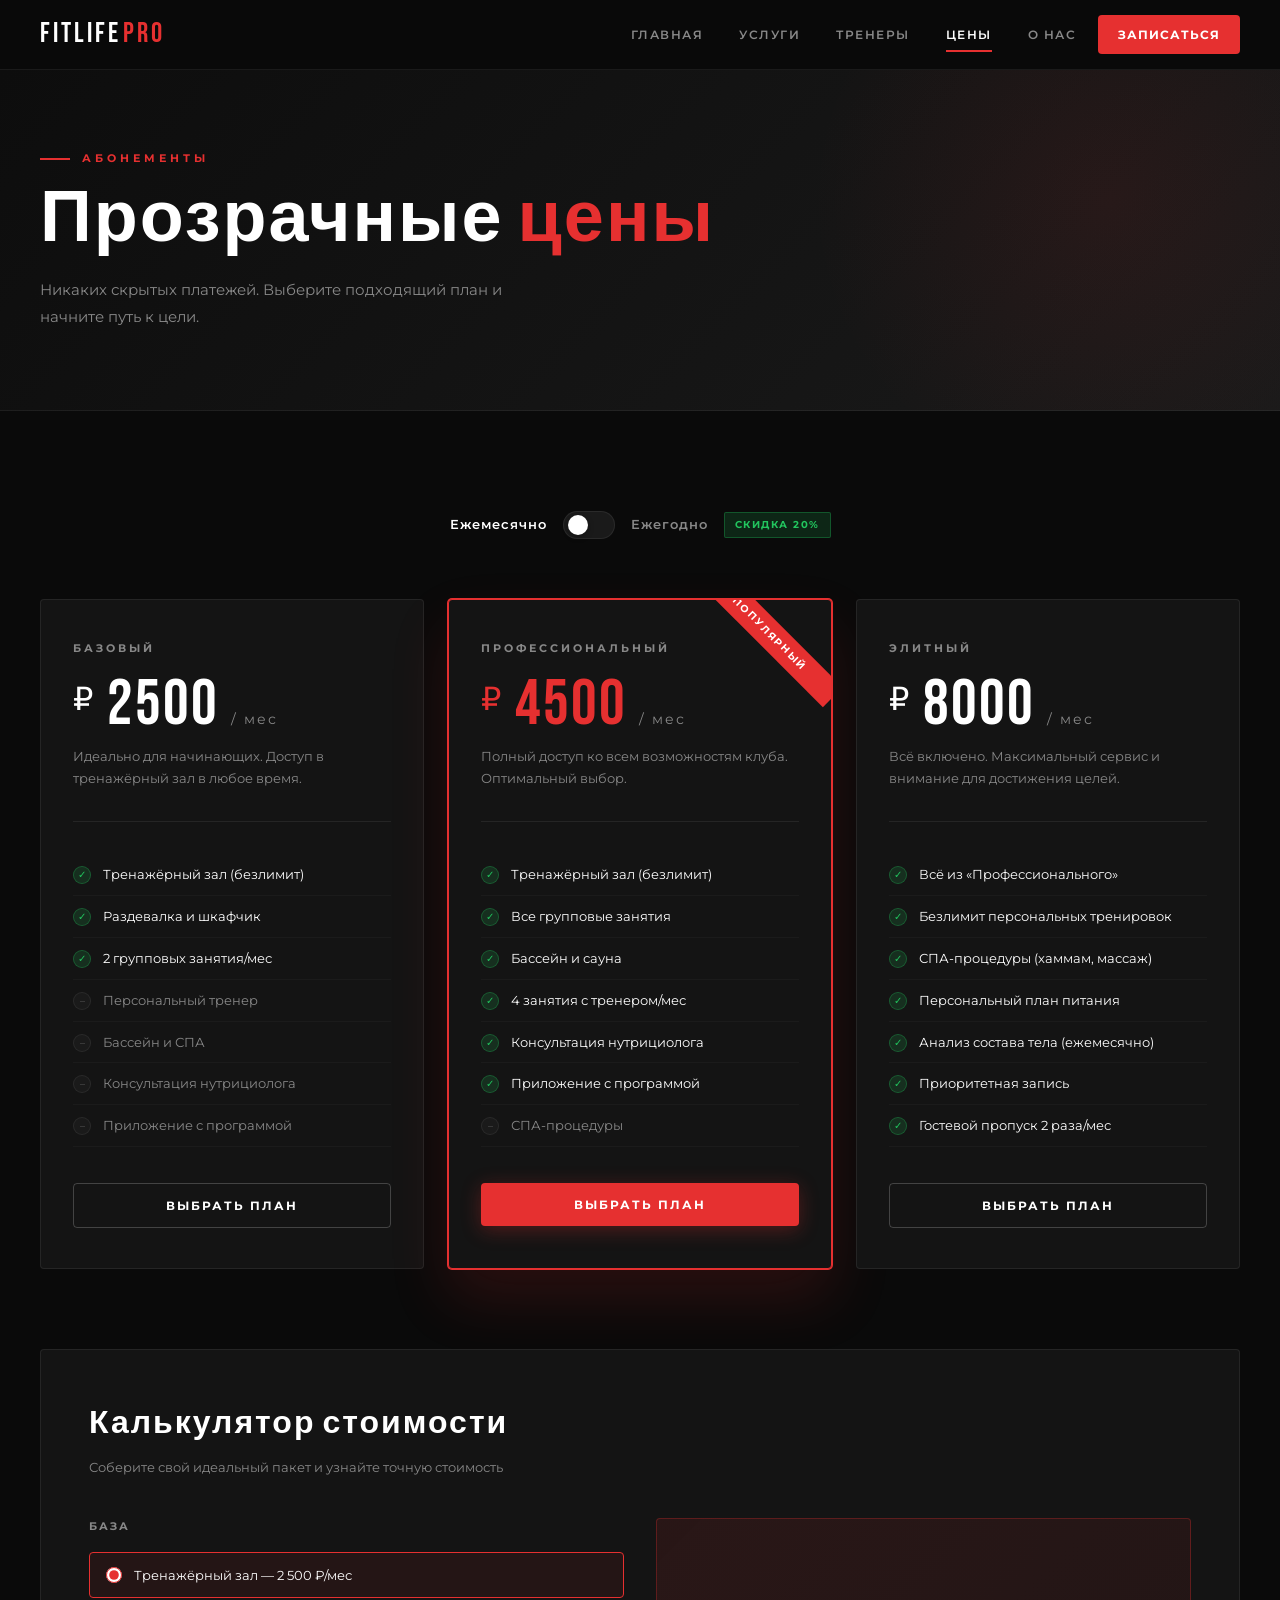
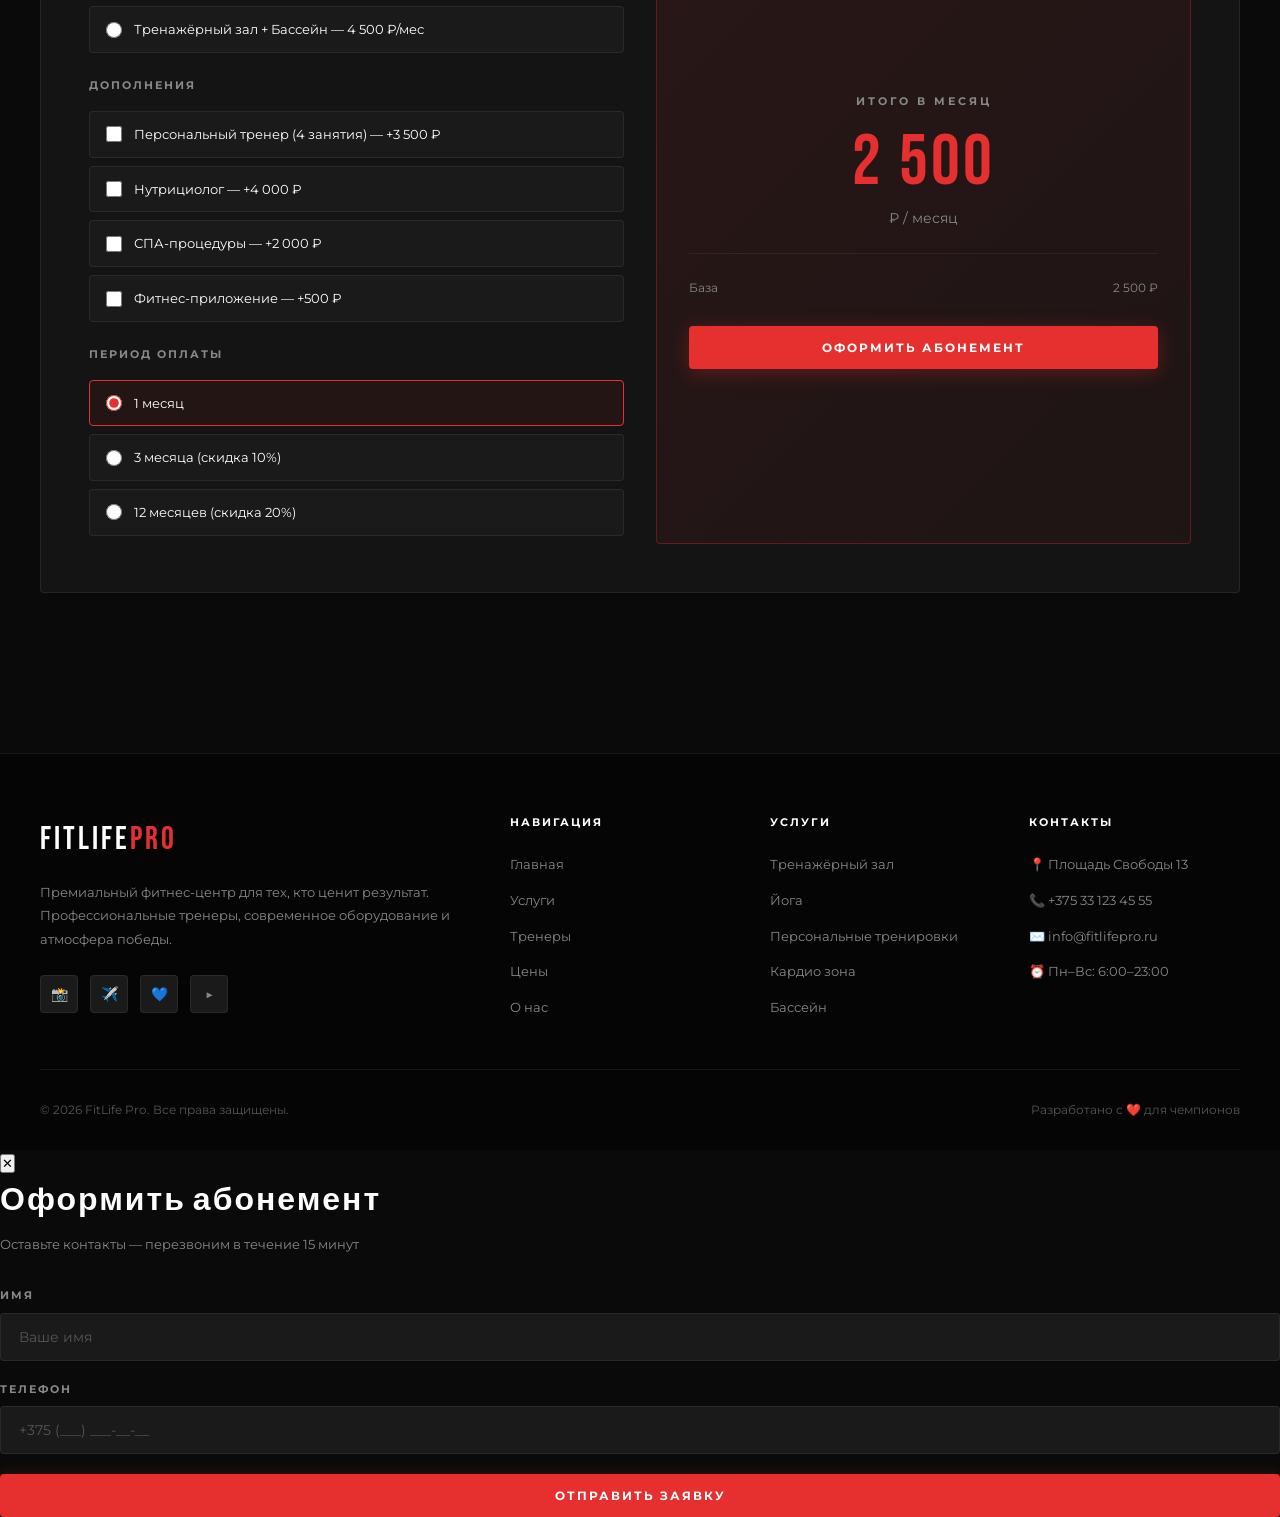
==== pricing.html @ bc9019aa "first commit" ====
<!DOCTYPE html>
<html lang="ru">
<head>
  <meta charset="UTF-8">
  <meta name="viewport" content="width=device-width, initial-scale=1.0">
  <title>Цены — FitLife Pro</title>
  <link rel="stylesheet" href="css/style.css">
  <link rel="stylesheet" href="css/responsive.css">
  <style>
    /* ─── BILLING TOGGLE ─── */
    .billing-toggle {
      display: flex;
      align-items: center;
      gap: 16px;
      margin-bottom: 60px;
      justify-content: center;
    }

    .billing-label {
      font-size: 13px;
      font-weight: 600;
      letter-spacing: 1px;
      color: var(--text-muted);
      transition: var(--transition);
    }

    .billing-label.active { color: var(--text); }

    .toggle-switch {
      width: 52px; height: 28px;
      background: var(--bg3);
      border: 1px solid var(--border);
      border-radius: 14px;
      position: relative;
      cursor: pointer;
      transition: var(--transition);
    }

    .toggle-switch.on { background: var(--accent); border-color: var(--accent); }

    .toggle-knob {
      width: 20px; height: 20px;
      background: #fff;
      border-radius: 50%;
      position: absolute;
      top: 3px; left: 4px;
      transition: var(--transition);
      box-shadow: 0 2px 6px rgba(0,0,0,0.3);
    }

    .toggle-switch.on .toggle-knob { transform: translateX(24px); }

    .save-badge {
      background: rgba(34,197,94,0.15);
      border: 1px solid rgba(34,197,94,0.3);
      color: #22c55e;
      font-size: 10px;
      font-weight: 700;
      letter-spacing: 1.5px;
      text-transform: uppercase;
      padding: 4px 10px;
      border-radius: 2px;
    }

    /* ─── PRICING CARDS ─── */
    .pricing-grid {
      display: grid;
      grid-template-columns: repeat(3, 1fr);
      gap: 24px;
      margin-bottom: 80px;
    }

    .pricing-card {
      background: var(--card-bg);
      border: 1px solid var(--border);
      border-radius: var(--radius);
      padding: 40px 32px;
      transition: var(--transition);
      position: relative;
      overflow: hidden;
    }

    .pricing-card.featured {
      border-color: var(--accent);
      box-shadow: 0 0 0 1px var(--accent), 0 30px 60px rgba(230,48,48,0.15);
    }

    .pricing-card.featured::before {
      content: 'Популярный';
      position: absolute;
      top: 20px; right: -28px;
      background: var(--accent);
      color: #fff;
      font-size: 10px;
      font-weight: 700;
      letter-spacing: 2px;
      text-transform: uppercase;
      padding: 6px 40px;
      transform: rotate(45deg);
      transform-origin: center;
    }

    .plan-name {
      font-size: 11px;
      font-weight: 700;
      letter-spacing: 3px;
      text-transform: uppercase;
      color: var(--text-muted);
      margin-bottom: 16px;
    }

    .plan-price {
      font-family: 'Bebas Neue', sans-serif;
      font-size: 64px;
      letter-spacing: 2px;
      line-height: 1;
      margin-bottom: 8px;
      transition: var(--transition);
    }

    .plan-price .currency { font-size: 32px; vertical-align: top; margin-top: 12px; display: inline-block; }
    .plan-price .period { font-family: 'Montserrat', sans-serif; font-size: 14px; font-weight: 400; color: var(--text-muted); }

    .plan-desc {
      color: var(--text-muted);
      font-size: 13px;
      margin-bottom: 32px;
      padding-bottom: 32px;
      border-bottom: 1px solid var(--border);
      line-height: 1.7;
    }

    .plan-features { list-style: none; margin-bottom: 36px; }

    .plan-features li {
      display: flex;
      align-items: flex-start;
      gap: 12px;
      padding: 10px 0;
      font-size: 13px;
      color: var(--text-muted);
      border-bottom: 1px solid rgba(255,255,255,0.03);
    }

    .plan-features li.included { color: var(--text); }

    .feature-check {
      width: 18px; height: 18px;
      border-radius: 50%;
      display: flex;
      align-items: center;
      justify-content: center;
      font-size: 10px;
      flex-shrink: 0;
      margin-top: 2px;
    }

    .check-yes { background: rgba(34,197,94,0.15); color: #22c55e; border: 1px solid rgba(34,197,94,0.3); }
    .check-no  { background: var(--bg3); color: var(--text-dim); border: 1px solid var(--border); }

    /* ─── CALCULATOR ─── */
    .calculator {
      background: var(--card-bg);
      border: 1px solid var(--border);
      border-radius: var(--radius);
      padding: 48px;
      margin-bottom: 60px;
    }

    .calc-title {
      font-family: 'Bebas Neue', sans-serif;
      font-size: 32px;
      letter-spacing: 2px;
      margin-bottom: 8px;
    }

    .calc-desc {
      color: var(--text-muted);
      font-size: 13px;
      margin-bottom: 40px;
    }

    .calc-grid {
      display: grid;
      grid-template-columns: 1fr 1fr;
      gap: 32px;
    }

    .calc-options h4 {
      font-size: 11px;
      font-weight: 700;
      letter-spacing: 2px;
      text-transform: uppercase;
      color: var(--text-muted);
      margin-bottom: 16px;
    }

    .calc-option {
      display: flex;
      align-items: center;
      gap: 12px;
      padding: 12px 16px;
      background: var(--bg3);
      border: 1px solid var(--border);
      border-radius: var(--radius);
      margin-bottom: 8px;
      cursor: pointer;
      transition: var(--transition);
      font-size: 13px;
    }

    .calc-option:hover { border-color: rgba(230,48,48,0.3); }

    .calc-option.selected {
      border-color: var(--accent);
      background: rgba(230,48,48,0.08);
      color: var(--text);
    }

    .calc-option input[type=checkbox],
    .calc-option input[type=radio] {
      accent-color: var(--accent);
      width: 16px; height: 16px;
      cursor: pointer;
    }

    .calc-result {
      background: linear-gradient(135deg, rgba(230,48,48,0.1), rgba(230,48,48,0.05));
      border: 1px solid rgba(230,48,48,0.3);
      border-radius: var(--radius);
      padding: 32px;
      display: flex;
      flex-direction: column;
      justify-content: center;
      align-items: center;
      text-align: center;
    }

    .calc-total-label {
      font-size: 11px;
      font-weight: 700;
      letter-spacing: 3px;
      text-transform: uppercase;
      color: var(--text-muted);
      margin-bottom: 16px;
    }

    .calc-total-price {
      font-family: 'Bebas Neue', sans-serif;
      font-size: 72px;
      color: var(--accent);
      letter-spacing: 3px;
      line-height: 1;
      margin-bottom: 8px;
      transition: var(--transition);
    }

    .calc-total-per { color: var(--text-muted); font-size: 14px; margin-bottom: 24px; }

    .calc-breakdown {
      width: 100%;
      border-top: 1px solid rgba(255,255,255,0.06);
      padding-top: 20px;
      margin-bottom: 24px;
    }

    .calc-breakdown-item {
      display: flex;
      justify-content: space-between;
      font-size: 12px;
      color: var(--text-muted);
      padding: 4px 0;
    }

    @media (max-width: 768px) {
      .pricing-grid { grid-template-columns: 1fr; }
      .calc-grid { grid-template-columns: 1fr; }
    }
  </style>
</head>
<body data-page="pricing">

<div id="header-placeholder"></div>
<div class="page-content">

  <!-- HERO -->
  <div class="page-hero">
    <div class="container">
      <p class="section-label fade-in">Абонементы</p>
      <h1 class="section-title fade-in">Прозрачные <em>цены</em></h1>
      <p class="section-sub fade-in">
        Никаких скрытых платежей. Выберите подходящий план и начните путь к цели.
      </p>
    </div>
  </div>

  <!-- PRICING -->
  <section class="section">
    <div class="container">

      <!-- Toggle -->
      <div class="billing-toggle fade-in">
        <span class="billing-label active" id="labelMonth">Ежемесячно</span>
        <div class="toggle-switch" id="billingToggle" onclick="toggleBilling()">
          <div class="toggle-knob"></div>
        </div>
        <span class="billing-label" id="labelYear">Ежегодно</span>
        <span class="save-badge">Скидка 20%</span>
      </div>

      <!-- Cards -->
      <div class="pricing-grid">

        <!-- BASIC -->
        <div class="pricing-card fade-in">
          <div class="plan-name">Базовый</div>
          <div class="plan-price">
            <span class="currency">₽</span>
            <span id="price-basic">2500</span>
            <span class="period"> / мес</span>
          </div>
          <p class="plan-desc">Идеально для начинающих. Доступ в тренажёрный зал в любое время.</p>
          <ul class="plan-features">
            <li class="included"><span class="feature-check check-yes">✓</span>Тренажёрный зал (безлимит)</li>
            <li class="included"><span class="feature-check check-yes">✓</span>Раздевалка и шкафчик</li>
            <li class="included"><span class="feature-check check-yes">✓</span>2 групповых занятия/мес</li>
            <li><span class="feature-check check-no">–</span>Персональный тренер</li>
            <li><span class="feature-check check-no">–</span>Бассейн и СПА</li>
            <li><span class="feature-check check-no">–</span>Консультация нутрициолога</li>
            <li><span class="feature-check check-no">–</span>Приложение с программой</li>
          </ul>
          <button class="btn btn-outline" style="width:100%;justify-content:center;" onclick="openModal('joinModal')">Выбрать план</button>
        </div>

        <!-- PRO (featured) -->
        <div class="pricing-card featured fade-in fade-in-delay-1">
          <div class="plan-name">Профессиональный</div>
          <div class="plan-price" style="color:var(--accent)">
            <span class="currency">₽</span>
            <span id="price-pro">4500</span>
            <span class="period" style="color:var(--text-muted)"> / мес</span>
          </div>
          <p class="plan-desc">Полный доступ ко всем возможностям клуба. Оптимальный выбор.</p>
          <ul class="plan-features">
            <li class="included"><span class="feature-check check-yes">✓</span>Тренажёрный зал (безлимит)</li>
            <li class="included"><span class="feature-check check-yes">✓</span>Все групповые занятия</li>
            <li class="included"><span class="feature-check check-yes">✓</span>Бассейн и сауна</li>
            <li class="included"><span class="feature-check check-yes">✓</span>4 занятия с тренером/мес</li>
            <li class="included"><span class="feature-check check-yes">✓</span>Консультация нутрициолога</li>
            <li class="included"><span class="feature-check check-yes">✓</span>Приложение с программой</li>
            <li><span class="feature-check check-no">–</span>СПА-процедуры</li>
          </ul>
          <button class="btn btn-primary" style="width:100%;justify-content:center;" onclick="openModal('joinModal')">Выбрать план</button>
        </div>

        <!-- ELITE -->
        <div class="pricing-card fade-in fade-in-delay-2">
          <div class="plan-name">Элитный</div>
          <div class="plan-price">
            <span class="currency">₽</span>
            <span id="price-elite">8000</span>
            <span class="period"> / мес</span>
          </div>
          <p class="plan-desc">Всё включено. Максимальный сервис и внимание для достижения целей.</p>
          <ul class="plan-features">
            <li class="included"><span class="feature-check check-yes">✓</span>Всё из «Профессионального»</li>
            <li class="included"><span class="feature-check check-yes">✓</span>Безлимит персональных тренировок</li>
            <li class="included"><span class="feature-check check-yes">✓</span>СПА-процедуры (хаммам, массаж)</li>
            <li class="included"><span class="feature-check check-yes">✓</span>Персональный план питания</li>
            <li class="included"><span class="feature-check check-yes">✓</span>Анализ состава тела (ежемесячно)</li>
            <li class="included"><span class="feature-check check-yes">✓</span>Приоритетная запись</li>
            <li class="included"><span class="feature-check check-yes">✓</span>Гостевой пропуск 2 раза/мес</li>
          </ul>
          <button class="btn btn-outline" style="width:100%;justify-content:center;" onclick="openModal('joinModal')">Выбрать план</button>
        </div>

      </div>

      <!-- ─── CALCULATOR ─── -->
      <div class="calculator fade-in">
        <h3 class="calc-title">Калькулятор стоимости</h3>
        <p class="calc-desc">Соберите свой идеальный пакет и узнайте точную стоимость</p>

        <div class="calc-grid">
          <div class="calc-options">
            <h4>База</h4>
            <label class="calc-option selected">
              <input type="radio" name="base" value="2500" checked onchange="calcPrice()">
              Тренажёрный зал — 2 500 ₽/мес
            </label>
            <label class="calc-option">
              <input type="radio" name="base" value="4500" onchange="calcPrice()">
              Тренажёрный зал + Бассейн — 4 500 ₽/мес
            </label>

            <h4 style="margin-top:24px;">Дополнения</h4>
            <label class="calc-option" id="opt-trainer">
              <input type="checkbox" value="3500" onchange="calcPrice()">
              Персональный тренер (4 занятия) — +3 500 ₽
            </label>
            <label class="calc-option" id="opt-nutrition">
              <input type="checkbox" value="4000" onchange="calcPrice()">
              Нутрициолог — +4 000 ₽
            </label>
            <label class="calc-option" id="opt-spa">
              <input type="checkbox" value="2000" onchange="calcPrice()">
              СПА-процедуры — +2 000 ₽
            </label>
            <label class="calc-option" id="opt-app">
              <input type="checkbox" value="500" onchange="calcPrice()">
              Фитнес-приложение — +500 ₽
            </label>

            <h4 style="margin-top:24px;">Период оплаты</h4>
            <label class="calc-option selected" id="period-month">
              <input type="radio" name="period" value="1" checked onchange="calcPrice()">
              1 месяц
            </label>
            <label class="calc-option" id="period-3">
              <input type="radio" name="period" value="3" onchange="calcPrice()">
              3 месяца (скидка 10%)
            </label>
            <label class="calc-option" id="period-12">
              <input type="radio" name="period" value="12" onchange="calcPrice()">
              12 месяцев (скидка 20%)
            </label>
          </div>

          <div class="calc-result">
            <div class="calc-total-label">Итого в месяц</div>
            <div class="calc-total-price" id="calcTotal">2 500</div>
            <div class="calc-total-per" id="calcPer">₽ / месяц</div>
            <div class="calc-breakdown" id="calcBreakdown"></div>
            <button class="btn btn-primary" style="width:100%;justify-content:center;" onclick="openModal('joinModal')">Оформить абонемент</button>
          </div>
        </div>
      </div>

    </div>
  </section>

</div>
<div id="footer-placeholder"></div>

<!-- JOIN MODAL -->
<div class="modal" id="joinModal">
  <div class="modal-overlay"></div>
  <div class="modal-box">
    <button class="modal-close" onclick="closeModal('joinModal')">✕</button>
    <h3 style="font-family:'Bebas Neue',sans-serif;font-size:32px;letter-spacing:2px;margin-bottom:8px;">Оформить абонемент</h3>
    <p style="color:var(--text-muted);font-size:13px;margin-bottom:32px;">Оставьте контакты — перезвоним в течение 15 минут</p>
    <form id="joinForm">
      <div class="form-group"><label>Имя</label><input type="text" name="name" placeholder="Ваше имя" data-validate="required,minlen:2"></div>
      <div class="form-group"><label>Телефон</label><input type="tel" name="phone" placeholder="+375 (___) ___-__-__" data-validate="required,phone"></div>
      <button type="submit" class="btn btn-primary" style="width:100%;justify-content:center;">Отправить заявку</button>
    </form>
  </div>
</div>

<script src="js/components.js"></script>
<script src="js/ui.js"></script>
<script src="js/form.js"></script>
<script>
  let isAnnual = false;

  const monthly = { basic: 2500, pro: 4500, elite: 8000 };

  function toggleBilling() {
    isAnnual = !isAnnual;
    const toggle = document.getElementById('billingToggle');
    toggle.classList.toggle('on', isAnnual);
    document.getElementById('labelMonth').classList.toggle('active', !isAnnual);
    document.getElementById('labelYear').classList.toggle('active', isAnnual);

    const mult = isAnnual ? 0.8 : 1;
    document.getElementById('price-basic').textContent = Math.round(monthly.basic * mult).toLocaleString('ru-RU');
    document.getElementById('price-pro').textContent   = Math.round(monthly.pro   * mult).toLocaleString('ru-RU');
    document.getElementById('price-elite').textContent = Math.round(monthly.elite * mult).toLocaleString('ru-RU');
  }

  // Highlight selected calc options
  document.querySelectorAll('.calc-option').forEach(opt => {
    const input = opt.querySelector('input');
    opt.addEventListener('click', () => {
      if (input.type === 'radio') {
        document.querySelectorAll(`input[name="${input.name}"]`).forEach(r => {
          r.closest('.calc-option').classList.remove('selected');
        });
        opt.classList.add('selected');
      } else {
        opt.classList.toggle('selected', input.checked);
      }
    });
  });

  function calcPrice() {
    const base     = parseInt(document.querySelector('input[name="base"]:checked').value);
    const period   = parseInt(document.querySelector('input[name="period"]:checked').value);
    const addons   = [...document.querySelectorAll('.calc-options input[type=checkbox]:checked')].map(c => parseInt(c.value));
    const discount = period === 12 ? 0.8 : period === 3 ? 0.9 : 1;

    const monthly  = base + addons.reduce((a,b) => a+b, 0);
    const total    = Math.round(monthly * discount);
    const totalAll = total * period;

    document.getElementById('calcTotal').textContent  = total.toLocaleString('ru-RU');
    document.getElementById('calcPer').textContent    = period > 1 ? `₽/мес · Итого ${totalAll.toLocaleString('ru-RU')} ₽` : '₽ / месяц';

    const items = [
      ['База', base.toLocaleString('ru-RU') + ' ₽'],
      ...addons.map((a,i) => [['Тренер','Нутрициолог','СПА','Приложение'][i], '+' + a.toLocaleString('ru-RU') + ' ₽']),
      ...(discount < 1 ? [['Скидка', '-' + Math.round(monthly * (1-discount)).toLocaleString('ru-RU') + ' ₽']] : []),
    ];

    document.getElementById('calcBreakdown').innerHTML = items.map(([l,v]) => `
      <div class="calc-breakdown-item"><span>${l}</span><span>${v}</span></div>
    `).join('');
  }

  calcPrice();
</script>
</body>
</html>
---- css/style.css ----
@import url('https://fonts.googleapis.com/css2?family=Bebas+Neue&family=Montserrat:wght@300;400;500;600;700;900&display=swap');

:root {
  --bg: #0a0a0a;
  --bg2: #111111;
  --bg3: #1a1a1a;
  --accent: #e63030;
  --accent2: #ff4444;
  --accent-glow: rgba(230, 48, 48, 0.3);
  --text: #ffffff;
  --text-muted: #888888;
  --text-dim: #555555;
  --border: rgba(255,255,255,0.07);
  --card-bg: #141414;
  --header-h: 70px;
  --radius: 4px;
  --transition: 0.3s cubic-bezier(0.4, 0, 0.2, 1);
}

*, *::before, *::after { box-sizing: border-box; margin: 0; padding: 0; }

html { scroll-behavior: smooth; }

body {
  font-family: 'Montserrat', sans-serif;
  background: var(--bg);
  color: var(--text);
  line-height: 1.6;
  overflow-x: hidden;
}

/* ─── SCROLLBAR ─── */
::-webkit-scrollbar { width: 4px; }
::-webkit-scrollbar-track { background: var(--bg); }
::-webkit-scrollbar-thumb { background: var(--accent); border-radius: 2px; }

/* ─── SELECTION ─── */
::selection { background: var(--accent); color: #fff; }

/* ─── HEADER ─── */
.header {
  position: fixed;
  top: 0; left: 0; right: 0;
  height: var(--header-h);
  display: flex;
  align-items: center;
  justify-content: space-between;
  padding: 0 40px;
  background: rgba(10,10,10,0.95);
  backdrop-filter: blur(20px);
  border-bottom: 1px solid var(--border);
  z-index: 1000;
  transition: var(--transition);
}

.header.scrolled {
  box-shadow: 0 4px 30px rgba(0,0,0,0.5);
}

.logo {
  font-family: 'Bebas Neue', sans-serif;
  font-size: 28px;
  letter-spacing: 3px;
  color: var(--text);
  text-decoration: none;
  display: flex;
  align-items: center;
  gap: 2px;
}

.logo span { color: var(--accent); }

nav {
  display: flex;
  align-items: center;
  gap: 8px;
}

nav a {
  color: var(--text-muted);
  text-decoration: none;
  font-size: 12px;
  font-weight: 600;
  letter-spacing: 1.5px;
  text-transform: uppercase;
  padding: 8px 14px;
  border-radius: var(--radius);
  transition: var(--transition);
  position: relative;
}

nav a::after {
  content: '';
  position: absolute;
  bottom: 0; left: 50%; right: 50%;
  height: 2px;
  background: var(--accent);
  transition: var(--transition);
}

nav a:hover, nav a.active {
  color: var(--text);
}

nav a:hover::after, nav a.active::after {
  left: 14px; right: 14px;
}

.header-cta {
  background: var(--accent);
  color: #fff !important;
  padding: 10px 20px !important;
  border-radius: var(--radius);
  font-weight: 700 !important;
  letter-spacing: 1px;
}

.header-cta:hover {
  background: var(--accent2);
  transform: translateY(-1px);
  box-shadow: 0 4px 20px var(--accent-glow);
}

.header-cta::after { display: none !important; }

/* ─── BURGER ─── */
#burger {
  display: none;
  flex-direction: column;
  gap: 5px;
  cursor: pointer;
  padding: 8px;
}

#burger span {
  display: block;
  width: 24px; height: 2px;
  background: var(--text);
  transition: var(--transition);
  transform-origin: center;
}

#burger.open span:nth-child(1) { transform: translateY(7px) rotate(45deg); }
#burger.open span:nth-child(2) { opacity: 0; }
#burger.open span:nth-child(3) { transform: translateY(-7px) rotate(-45deg); }

/* ─── PAGE WRAPPER ─── */
.page-content { padding-top: var(--header-h); }

/* ─── SECTION BASICS ─── */
.section { padding: 100px 40px; }
.section-sm { padding: 60px 40px; }

.container { max-width: 1200px; margin: 0 auto; }

.section-label {
  font-size: 11px;
  font-weight: 700;
  letter-spacing: 4px;
  text-transform: uppercase;
  color: var(--accent);
  margin-bottom: 16px;
  display: flex;
  align-items: center;
  gap: 12px;
}

.section-label::before {
  content: '';
  display: block;
  width: 30px; height: 2px;
  background: var(--accent);
  flex-shrink: 0;
}

.section-title {
  font-family: 'Bebas Neue', sans-serif;
  font-size: clamp(36px, 6vw, 72px);
  line-height: 1;
  letter-spacing: 2px;
  margin-bottom: 20px;
}

.section-title em {
  color: var(--accent);
  font-style: normal;
}

.section-sub {
  color: var(--text-muted);
  font-size: 15px;
  max-width: 500px;
  line-height: 1.8;
}

/* ─── BUTTONS ─── */
.btn {
  display: inline-flex;
  align-items: center;
  gap: 10px;
  padding: 14px 32px;
  font-family: 'Montserrat', sans-serif;
  font-size: 12px;
  font-weight: 700;
  letter-spacing: 2px;
  text-transform: uppercase;
  border: none;
  border-radius: var(--radius);
  cursor: pointer;
  transition: var(--transition);
  text-decoration: none;
  position: relative;
  overflow: hidden;
}

.btn::before {
  content: '';
  position: absolute;
  inset: 0;
  background: rgba(255,255,255,0.1);
  opacity: 0;
  transition: var(--transition);
}

.btn:hover::before { opacity: 1; }

.btn-primary {
  background: var(--accent);
  color: #fff;
  box-shadow: 0 4px 20px var(--accent-glow);
}

.btn-primary:hover {
  transform: translateY(-2px);
  box-shadow: 0 8px 30px var(--accent-glow);
}

.btn-outline {
  background: transparent;
  color: var(--text);
  border: 1px solid rgba(255,255,255,0.2);
}

.btn-outline:hover {
  border-color: var(--accent);
  color: var(--accent);
}

/* ─── CARDS ─── */
.card {
  background: var(--card-bg);
  border: 1px solid var(--border);
  border-radius: var(--radius);
  padding: 32px;
  transition: var(--transition);
  position: relative;
  overflow: hidden;
}

.card::before {
  content: '';
  position: absolute;
  top: 0; left: 0; right: 0;
  height: 3px;
  background: var(--accent);
  transform: scaleX(0);
  transform-origin: left;
  transition: var(--transition);
}

.card:hover {
  border-color: rgba(230,48,48,0.3);
  transform: translateY(-4px);
  box-shadow: 0 20px 40px rgba(0,0,0,0.4);
}

.card:hover::before { transform: scaleX(1); }

/* ─── GRID ─── */
.grid-3 { display: grid; grid-template-columns: repeat(3, 1fr); gap: 24px; }
.grid-2 { display: grid; grid-template-columns: repeat(2, 1fr); gap: 24px; }
.grid-4 { display: grid; grid-template-columns: repeat(4, 1fr); gap: 24px; }

/* ─── NOTIFICATION ─── */
#notification {
  position: fixed;
  bottom: 30px;
  right: 30px;
  background: var(--card-bg);
  border: 1px solid var(--accent);
  border-left: 4px solid var(--accent);
  color: var(--text);
  padding: 16px 24px;
  border-radius: var(--radius);
  font-size: 13px;
  font-weight: 600;
  display: none;
  z-index: 9999;
  animation: slideIn 0.3s ease;
  max-width: 320px;
  box-shadow: 0 8px 30px rgba(0,0,0,0.5);
}

#notification.success { border-color: #22c55e; border-left-color: #22c55e; }
#notification.error { border-color: var(--accent); border-left-color: var(--accent); }

@keyframes slideIn {
  from { transform: translateX(100%); opacity: 0; }
  to   { transform: translateX(0);   opacity: 1; }
}

/* ─── FOOTER ─── */
.footer {
  background: #050505;
  border-top: 1px solid var(--border);
  padding: 60px 40px 30px;
}

.footer-grid {
  max-width: 1200px;
  margin: 0 auto;
  display: grid;
  grid-template-columns: 2fr 1fr 1fr 1fr;
  gap: 48px;
  padding-bottom: 40px;
  border-bottom: 1px solid var(--border);
  margin-bottom: 30px;
}

.footer-logo {
  font-family: 'Bebas Neue', sans-serif;
  font-size: 32px;
  letter-spacing: 3px;
  color: var(--text);
  margin-bottom: 16px;
  display: block;
}

.footer-logo span { color: var(--accent); }

.footer-desc {
  color: var(--text-muted);
  font-size: 13px;
  line-height: 1.8;
  margin-bottom: 24px;
}

.footer-socials {
  display: flex;
  gap: 12px;
}

.footer-socials a {
  width: 38px; height: 38px;
  background: var(--bg3);
  border: 1px solid var(--border);
  border-radius: var(--radius);
  display: flex;
  align-items: center;
  justify-content: center;
  color: var(--text-muted);
  text-decoration: none;
  font-size: 14px;
  transition: var(--transition);
}

.footer-socials a:hover {
  background: var(--accent);
  border-color: var(--accent);
  color: #fff;
}

.footer-col h4 {
  font-size: 11px;
  font-weight: 700;
  letter-spacing: 2px;
  text-transform: uppercase;
  color: var(--text);
  margin-bottom: 20px;
}

.footer-col ul { list-style: none; }

.footer-col ul li { margin-bottom: 10px; }

.footer-col ul li a {
  color: var(--text-muted);
  text-decoration: none;
  font-size: 13px;
  transition: var(--transition);
}

.footer-col ul li a:hover { color: var(--accent); padding-left: 6px; }

.footer-bottom {
  max-width: 1200px;
  margin: 0 auto;
  display: flex;
  justify-content: space-between;
  align-items: center;
  color: var(--text-dim);
  font-size: 12px;
}

/* ─── DIVIDER ─── */
.divider {
  height: 1px;
  background: linear-gradient(to right, transparent, var(--border), transparent);
  margin: 0 40px;
}

/* ─── BADGE ─── */
.badge {
  display: inline-block;
  padding: 4px 12px;
  background: rgba(230,48,48,0.15);
  border: 1px solid rgba(230,48,48,0.3);
  color: var(--accent);
  font-size: 10px;
  font-weight: 700;
  letter-spacing: 2px;
  text-transform: uppercase;
  border-radius: 2px;
}

/* ─── FORM ─── */
.form-group {
  margin-bottom: 20px;
}

.form-group label {
  display: block;
  font-size: 11px;
  font-weight: 700;
  letter-spacing: 2px;
  text-transform: uppercase;
  color: var(--text-muted);
  margin-bottom: 8px;
}

.form-group input,
.form-group textarea,
.form-group select {
  width: 100%;
  padding: 14px 18px;
  background: var(--bg3);
  border: 1px solid var(--border);
  border-radius: var(--radius);
  color: var(--text);
  font-family: 'Montserrat', sans-serif;
  font-size: 14px;
  transition: var(--transition);
  outline: none;
  resize: vertical;
}

.form-group input:focus,
.form-group textarea:focus,
.form-group select:focus {
  border-color: var(--accent);
  box-shadow: 0 0 0 3px var(--accent-glow);
}

.form-group input::placeholder,
.form-group textarea::placeholder { color: var(--text-dim); }

/* ─── FADE IN ANIMATION ─── */
.fade-in {
  opacity: 0;
  transform: translateY(30px);
  transition: opacity 0.6s ease, transform 0.6s ease;
}

.fade-in.visible {
  opacity: 1;
  transform: translateY(0);
}

.fade-in-delay-1 { transition-delay: 0.1s; }
.fade-in-delay-2 { transition-delay: 0.2s; }
.fade-in-delay-3 { transition-delay: 0.3s; }
.fade-in-delay-4 { transition-delay: 0.4s; }

/* ─── PAGE HERO (inner pages) ─── */
.page-hero {
  padding: 80px 40px;
  background: linear-gradient(135deg, #0d0d0d 0%, #1a1a1a 100%);
  border-bottom: 1px solid var(--border);
  position: relative;
  overflow: hidden;
}

.page-hero::before {
  content: '';
  position: absolute;
  top: -50%; right: -10%;
  width: 600px; height: 600px;
  background: radial-gradient(circle, rgba(230,48,48,0.08) 0%, transparent 70%);
  pointer-events: none;
}

/* ─── UTILITY ─── */
.text-accent { color: var(--accent); }
.text-muted { color: var(--text-muted); }
.flex { display: flex; }
.flex-center { display: flex; align-items: center; justify-content: center; }
.gap-8 { gap: 8px; }
.gap-16 { gap: 16px; }
.gap-24 { gap: 24px; }
.mt-8 { margin-top: 8px; }
.mt-16 { margin-top: 16px; }
.mt-24 { margin-top: 24px; }
.mt-40 { margin-top: 40px; }
---- css/responsive.css ----
/* ─── TABLET ─── */
@media (max-width: 1024px) {
  .grid-4 { grid-template-columns: repeat(2, 1fr); }
  .footer-grid { grid-template-columns: 1fr 1fr; gap: 32px; }
  .footer-grid > div:first-child { grid-column: span 2; }
}

/* ─── MOBILE ─── */
@media (max-width: 768px) {
  :root { --header-h: 60px; }

  .header { padding: 0 20px; }

  nav {
    display: none;
    position: fixed;
    top: var(--header-h);
    left: 0; right: 0;
    background: rgba(10,10,10,0.98);
    backdrop-filter: blur(20px);
    flex-direction: column;
    align-items: stretch;
    padding: 20px;
    border-bottom: 1px solid var(--border);
    gap: 4px;
  }

  nav.active { display: flex; }

  nav a {
    padding: 14px 16px;
    font-size: 13px;
    border-radius: var(--radius);
  }

  nav a:hover, nav a.active {
    background: var(--bg3);
  }

  nav a::after { display: none; }

  .header-cta { margin-top: 8px; text-align: center; justify-content: center; }

  #burger { display: flex; }

  .section { padding: 60px 20px; }
  .section-sm { padding: 40px 20px; }
  .page-hero { padding: 50px 20px; }

  .grid-3, .grid-4 { grid-template-columns: 1fr; }
  .grid-2 { grid-template-columns: 1fr; }

  .footer { padding: 40px 20px 20px; }
  .footer-grid { grid-template-columns: 1fr; gap: 24px; }
  .footer-grid > div:first-child { grid-column: span 1; }
  .footer-bottom { flex-direction: column; gap: 12px; text-align: center; }

  .section-title { font-size: clamp(32px, 9vw, 48px); }
}

@media (max-width: 480px) {
  .header { padding: 0 16px; }
  .section { padding: 50px 16px; }
  .btn { padding: 12px 24px; font-size: 11px; }
}
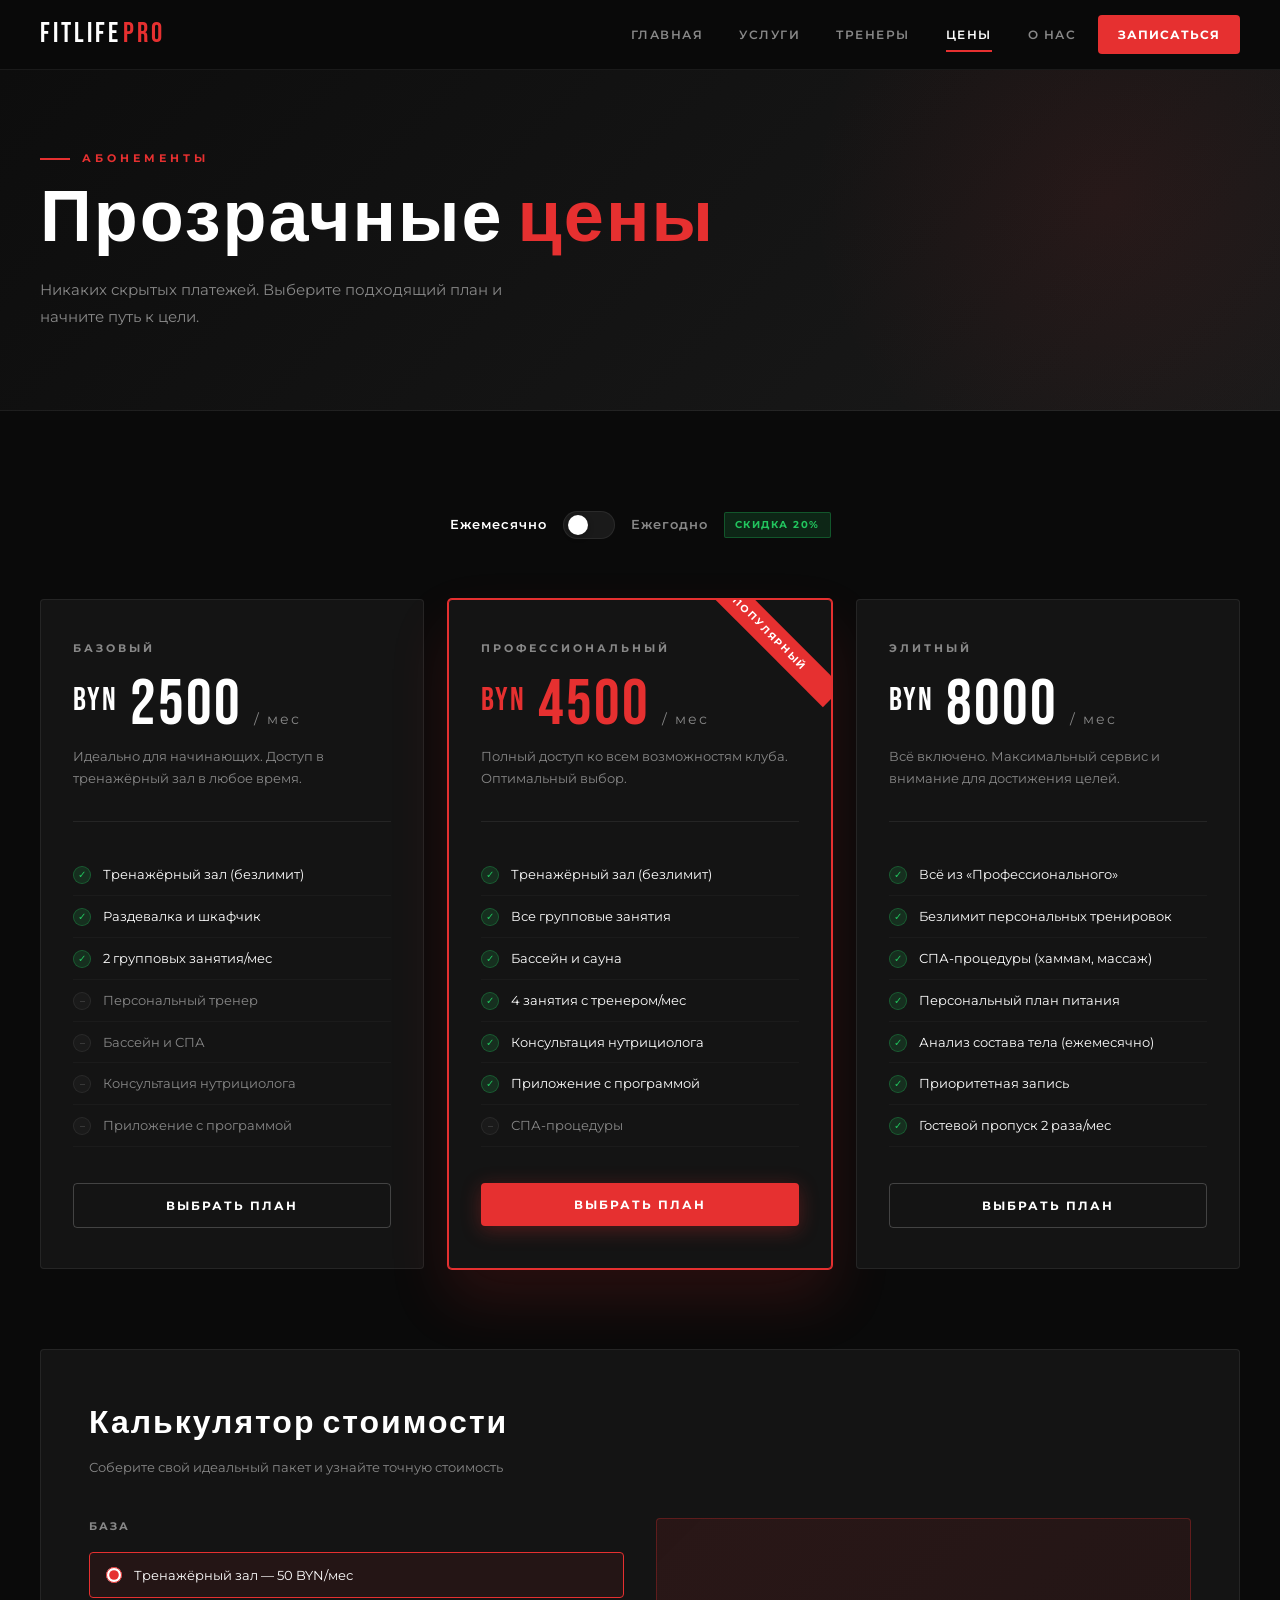
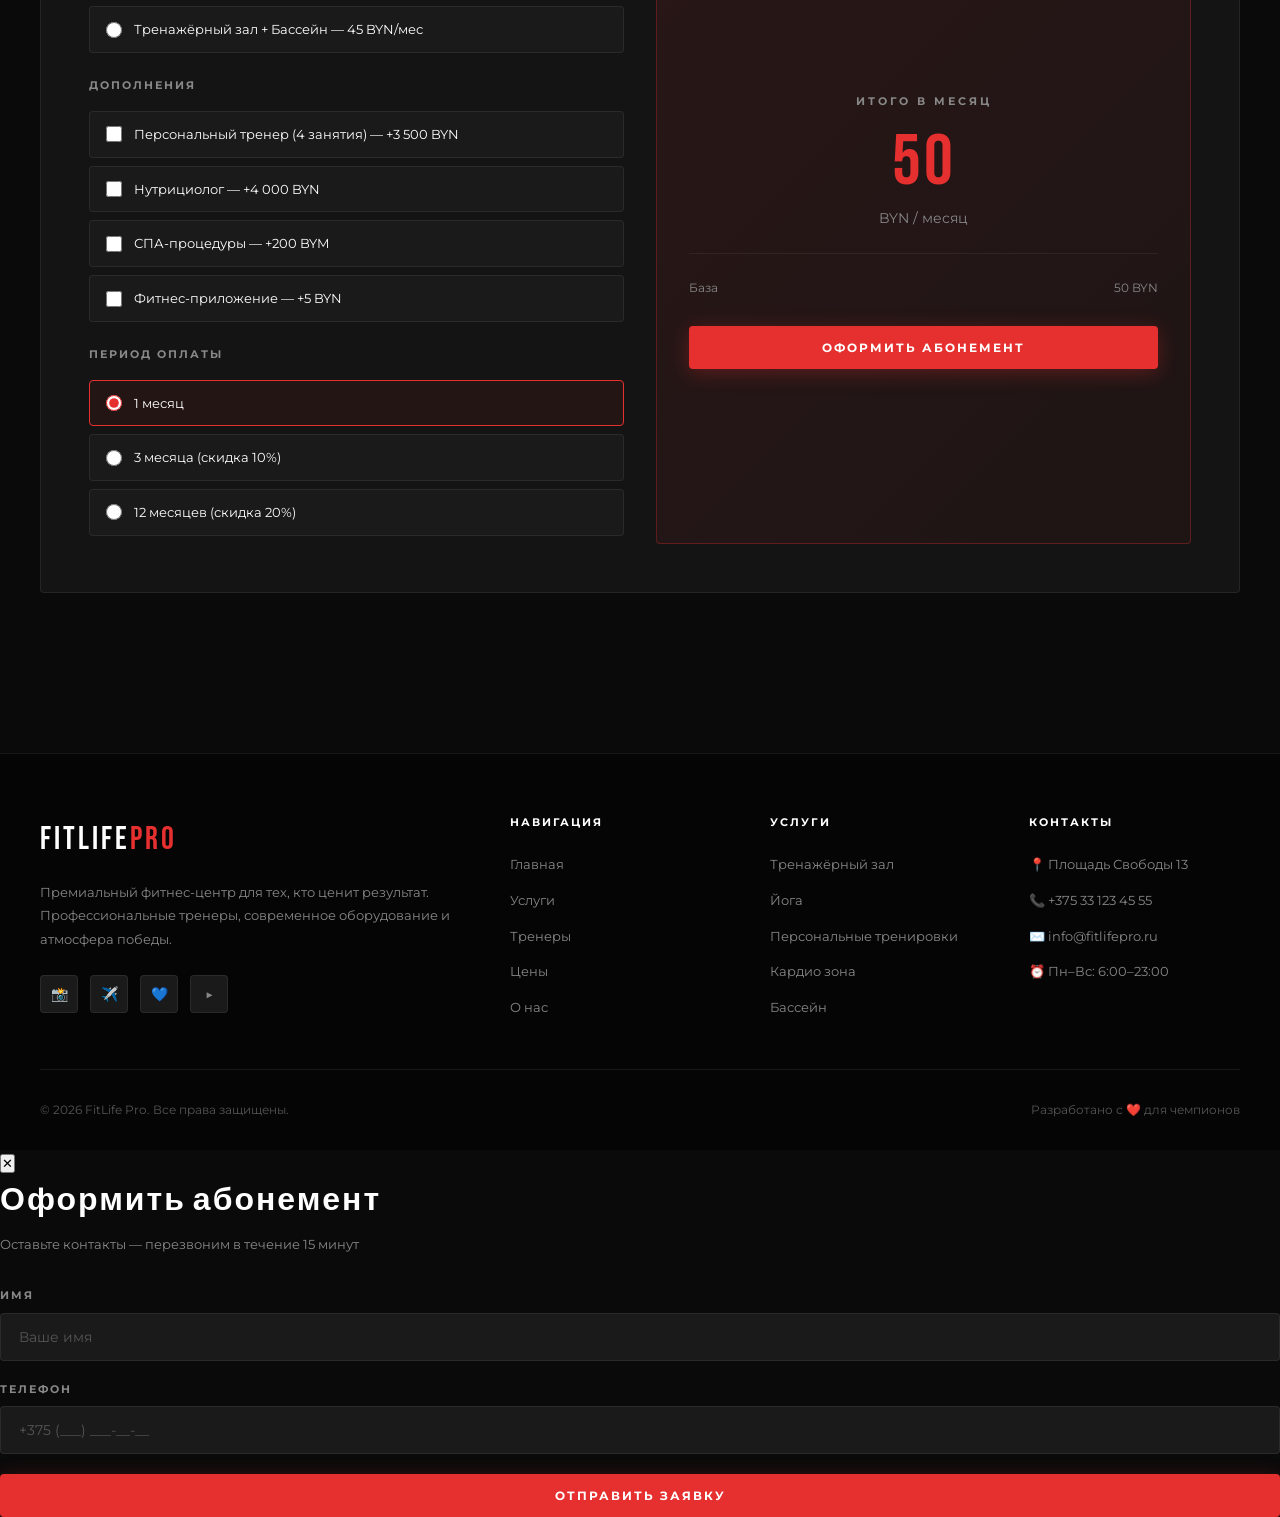
==== commit 96041660: "chore: currency change" ====
--- a/pricing.html
+++ b/pricing.html
@@ -315,7 +315,7 @@
         <div class="pricing-card fade-in">
           <div class="plan-name">Базовый</div>
           <div class="plan-price">
-            <span class="currency">₽</span>
+            <span class="currency">BYN</span>
             <span id="price-basic">2500</span>
             <span class="period"> / мес</span>
           </div>
@@ -336,7 +336,7 @@
         <div class="pricing-card featured fade-in fade-in-delay-1">
           <div class="plan-name">Профессиональный</div>
           <div class="plan-price" style="color:var(--accent)">
-            <span class="currency">₽</span>
+            <span class="currency">BYN</span>
             <span id="price-pro">4500</span>
             <span class="period" style="color:var(--text-muted)"> / мес</span>
           </div>
@@ -357,7 +357,7 @@
         <div class="pricing-card fade-in fade-in-delay-2">
           <div class="plan-name">Элитный</div>
           <div class="plan-price">
-            <span class="currency">₽</span>
+            <span class="currency">BYN</span>
             <span id="price-elite">8000</span>
             <span class="period"> / мес</span>
           </div>
@@ -385,30 +385,30 @@
           <div class="calc-options">
             <h4>База</h4>
             <label class="calc-option selected">
-              <input type="radio" name="base" value="2500" checked onchange="calcPrice()">
-              Тренажёрный зал — 2 500 ₽/мес
+              <input type="radio" name="base" value="50" checked onchange="calcPrice()">
+              Тренажёрный зал — 50 BYN/мес
             </label>
             <label class="calc-option">
-              <input type="radio" name="base" value="4500" onchange="calcPrice()">
-              Тренажёрный зал + Бассейн — 4 500 ₽/мес
+              <input type="radio" name="base" value="45" onchange="calcPrice()">
+              Тренажёрный зал + Бассейн — 45 BYN/мес
             </label>
 
             <h4 style="margin-top:24px;">Дополнения</h4>
             <label class="calc-option" id="opt-trainer">
-              <input type="checkbox" value="3500" onchange="calcPrice()">
-              Персональный тренер (4 занятия) — +3 500 ₽
+              <input type="checkbox" value="35" onchange="calcPrice()">
+              Персональный тренер (4 занятия) — +3 500 BYN
             </label>
             <label class="calc-option" id="opt-nutrition">
-              <input type="checkbox" value="4000" onchange="calcPrice()">
-              Нутрициолог — +4 000 ₽
+              <input type="checkbox" value="40" onchange="calcPrice()">
+              Нутрициолог — +4 000 BYN
             </label>
             <label class="calc-option" id="opt-spa">
               <input type="checkbox" value="2000" onchange="calcPrice()">
-              СПА-процедуры — +2 000 ₽
+              СПА-процедуры — +200 BYM
             </label>
             <label class="calc-option" id="opt-app">
               <input type="checkbox" value="500" onchange="calcPrice()">
-              Фитнес-приложение — +500 ₽
+              Фитнес-приложение — +5 BYN
             </label>
 
             <h4 style="margin-top:24px;">Период оплаты</h4>
@@ -428,8 +428,8 @@
 
           <div class="calc-result">
             <div class="calc-total-label">Итого в месяц</div>
-            <div class="calc-total-price" id="calcTotal">2 500</div>
-            <div class="calc-total-per" id="calcPer">₽ / месяц</div>
+            <div class="calc-total-price" id="calcTotal">25</div>
+            <div class="calc-total-per" id="calcPer">BYN / месяц</div>
             <div class="calc-breakdown" id="calcBreakdown"></div>
             <button class="btn btn-primary" style="width:100%;justify-content:center;" onclick="openModal('joinModal')">Оформить абонемент</button>
           </div>
@@ -442,7 +442,7 @@
 </div>
 <div id="footer-placeholder"></div>
 
-<!-- JOIN MODAL -->
+<!-- JOIN MODALddd -->
 <div class="modal" id="joinModal">
   <div class="modal-overlay"></div>
   <div class="modal-box">
@@ -504,12 +504,12 @@
     const totalAll = total * period;
 
     document.getElementById('calcTotal').textContent  = total.toLocaleString('ru-RU');
-    document.getElementById('calcPer').textContent    = period > 1 ? `₽/мес · Итого ${totalAll.toLocaleString('ru-RU')} ₽` : '₽ / месяц';
+    document.getElementById('calcPer').textContent    = period > 1 ? `BYN/мес · Итого ${totalAll.toLocaleString('ru-RU')} BYN` : 'BYN / месяц';
 
     const items = [
-      ['База', base.toLocaleString('ru-RU') + ' ₽'],
-      ...addons.map((a,i) => [['Тренер','Нутрициолог','СПА','Приложение'][i], '+' + a.toLocaleString('ru-RU') + ' ₽']),
-      ...(discount < 1 ? [['Скидка', '-' + Math.round(monthly * (1-discount)).toLocaleString('ru-RU') + ' ₽']] : []),
+      ['База', base.toLocaleString('ru-RU') + ' BYN'],
+      ...addons.map((a,i) => [['Тренер','Нутрициолог','СПА','Приложение'][i], '+' + a.toLocaleString('ru-RU') + ' BYN']),
+      ...(discount < 1 ? [['Скидка', '-' + Math.round(monthly * (1-discount)).toLocaleString('ru-RU') + ' BYN']] : []),
     ];
 
     document.getElementById('calcBreakdown').innerHTML = items.map(([l,v]) => `
